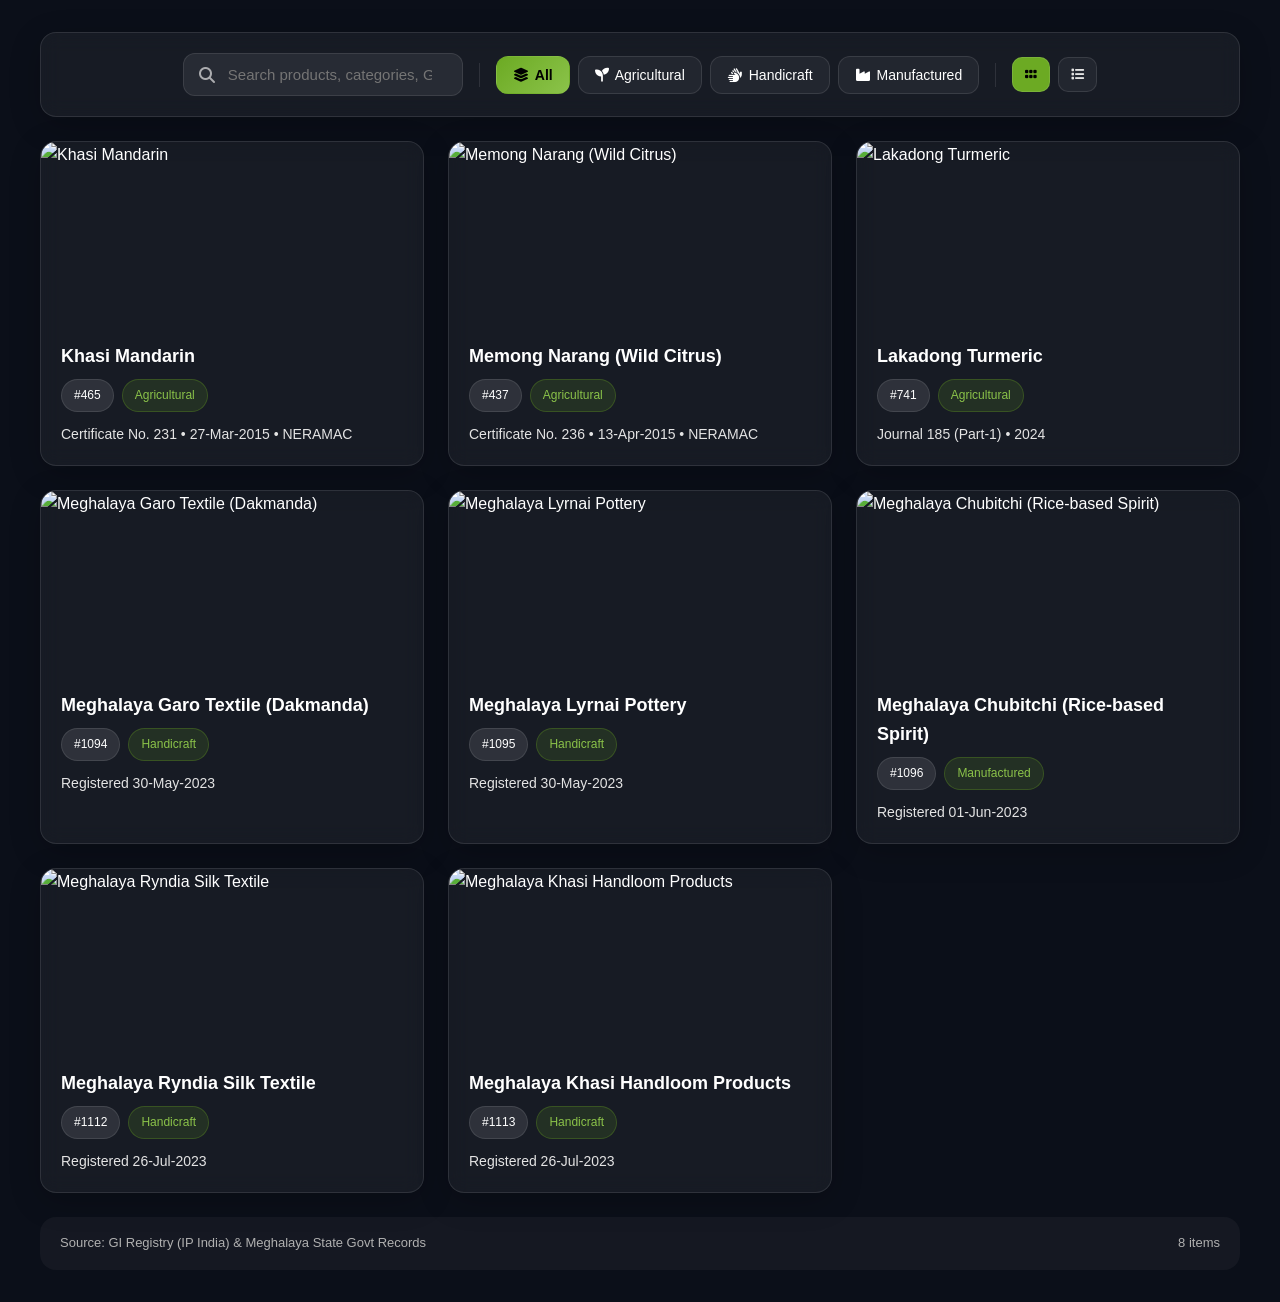
==== index.html @ dc24ef5e "first commit" ====
<!DOCTYPE html>
<html lang="en">
<head>
<meta charset="utf-8" />
<meta name="viewport" content="width=device-width, initial-scale=1" />
<title>Meghalaya — GI Codes Directory</title>
<link href="https://fonts.cdnfonts.com/css/satoshi" rel="stylesheet">
<link rel="stylesheet" href="https://cdnjs.cloudflare.com/ajax/libs/font-awesome/6.4.0/css/all.min.css" />

<style>
:root {
  --primary: #0b0f19;
  --secondary: #1a2332;
  --accent: #6caa23;
  --accent-light: #8bc34a;
  --accent-dark: #4a7c1a;
  --text: #ffffff;
  --text-light: #e4e4e4;
  --text-muted: #b0b0b0;
  --card-bg: rgba(255, 255, 255, 0.08);
  --card-border: rgba(255, 255, 255, 0.1);
  --transition: all 0.3s ease;
  --border-radius: 16px;
  --shadow: 0 10px 30px rgba(0, 0, 0, 0.5);
  --glass-bg: rgba(255, 255, 255, 0.05);
  --glass-border: rgba(255, 255, 255, 0.1);
  --glass-shadow: 0 8px 32px rgba(0, 0, 0, 0.2);
}

* {
  margin: 0;
  padding: 0;
  box-sizing: border-box;
  font-family: "Satoshi", sans-serif;
}

body {
  background: var(--primary);
  color: var(--text);
  overflow-x: hidden;
  line-height: 1.6;
  min-height: 100vh;
  padding: 32px;
}

.wrap {
  width: min(1200px, 100%);
  margin: 0 auto;
  animation: slideUp 0.7s ease;
}

.title {
  font-size: clamp(28px, 3vw, 42px);
  font-weight: 800;
  letter-spacing: 0.3px;
  background: linear-gradient(90deg, var(--accent), var(--accent-light));
  -webkit-background-clip: text;
  -webkit-text-fill-color: transparent;
  margin-bottom: 12px;
  position: relative;
  display: inline-block;
}

.title::after {
  content: "";
  position: absolute;
  bottom: -8px;
  left: 50%;
  transform: translateX(-50%);
  width: 80px;
  height: 3px;
  background: var(--accent);
  border-radius: 2px;
}

.sub {
  color: var(--text-light);
  font-size: 16px;
  max-width: 600px;
  margin: 0 auto;
}

/* IMPROVED TOOLBAR DESIGN */
.toolbar {
  display: flex;
  gap: 16px;
  padding: 20px;
  border-radius: var(--border-radius);
  margin-bottom: 24px;
  flex-wrap: wrap;
  align-items: center;
  justify-content: center;
  background: var(--glass-bg);
  backdrop-filter: blur(10px);
  -webkit-backdrop-filter: blur(10px);
  border: 1px solid var(--glass-border);
  box-shadow: var(--glass-shadow);
  position: relative;
}

.toolbar-section {
  display: flex;
  align-items: center;
  gap: 12px;
}

.toolbar-section:not(:last-child)::after {
  content: "";
  width: 1px;
  height: 24px;
  background: var(--glass-border);
  margin-left: 4px;
}

.search-container {
  flex: 1;
  min-width: 280px;
  position: relative;
}

.search-container input {
  width: 100%;
  padding: 12px 16px 12px 44px;
  border-radius: 12px;
  border: 1px solid var(--glass-border);
  background: rgba(255,255,255,0.07);
  color: var(--text);
  outline: none;
  transition: var(--transition);
  font-size: 15px;
}

.search-container input:focus {
  border-color: var(--accent);
  box-shadow: 0 0 18px rgba(108, 170, 35, 0.35);
}

.search-icon {
  position: absolute;
  left: 16px;
  top: 50%;
  transform: translateY(-50%);
  opacity: 0.7;
  font-size: 16px;
  color: var(--text-light);
}

.filter-group {
  display: flex;
  gap: 8px;
  flex-wrap: wrap;
}

.filter-btn {
  padding: 10px 16px;
  border: 1px solid var(--glass-border);
  border-radius: 12px;
  background: rgba(255,255,255,0.05);
  cursor: pointer;
  font-size: 14px;
  color: var(--text);
  transition: var(--transition);
  display: flex;
  align-items: center;
  gap: 6px;
  white-space: nowrap;
}

.filter-btn:hover {
  background: rgba(255,255,255,0.12);
  transform: translateY(-2px);
}

.filter-btn.active {
  background: linear-gradient(135deg, var(--accent), var(--accent-light));
  color: #000;
  font-weight: 600;
  border-color: transparent;
}

.layout-toggle {
  display: flex;
  gap: 8px;
  margin-left: auto;
}

.layout-btn {
  padding: 10px 12px;
  border-radius: 10px;
  background: rgba(255,255,255,0.05);
  border: 1px solid var(--glass-border);
  color: var(--text-light);
  cursor: pointer;
  transition: var(--transition);
  display: flex;
  align-items: center;
  justify-content: center;
}

.layout-btn:hover {
  background: rgba(255,255,255,0.12);
}

.layout-btn.active {
  background: var(--accent);
  color: #000;
}

/* Card Layout */
.card-layout {
  display: grid;
  grid-template-columns: repeat(auto-fill, minmax(300px, 1fr));
  gap: 24px;
}

.gi-card {
  background: var(--glass-bg);
  backdrop-filter: blur(10px);
  -webkit-backdrop-filter: blur(10px);
  border: 1px solid var(--glass-border);
  border-radius: var(--border-radius);
  overflow: hidden;
  transition: var(--transition);
  box-shadow: var(--glass-shadow);
  animation: fadeIn 0.5s ease;
}

.gi-card:hover {
  transform: translateY(-8px);
  box-shadow: 0 15px 35px rgba(0, 0, 0, 0.3);
}

.card-img {
  height: 180px;
  overflow: hidden;
  position: relative;
}

.card-img img {
  width: 100%;
  height: 100%;
  object-fit: cover;
  transition: var(--transition);
}

.gi-card:hover .card-img img {
  transform: scale(1.05);
}

.card-content {
  padding: 20px;
}

.card-title {
  font-size: 18px;
  font-weight: 700;
  margin-bottom: 8px;
  color: var(--text);
}

.card-details {
  display: flex;
  flex-wrap: wrap;
  gap: 8px;
  margin-bottom: 12px;
}

.tag {
  display: inline-block;
  padding: 6px 12px;
  border-radius: 999px;
  border: 1px solid var(--glass-border);
  font-size: 12px;
  background: rgba(255,255,255,0.04);
  transition: var(--transition);
}

.category-tag {
  background: rgba(108, 170, 35, 0.15);
  border-color: rgba(108, 170, 35, 0.3);
  color: var(--accent-light);
}

.gi-tag {
  background: rgba(255, 255, 255, 0.1);
}

.card-info {
  color: var(--text-light);
  font-size: 14px;
  line-height: 1.5;
}

/* Table Layout */
.table-layout {
  display: none;
}

.table-container {
  background: var(--glass-bg);
  backdrop-filter: blur(10px);
  -webkit-backdrop-filter: blur(10px);
  border: 1px solid var(--glass-border);
  border-radius: var(--border-radius);
  overflow: hidden;
  box-shadow: var(--glass-shadow);
  animation: fadeIn 0.5s ease;
}

table {
  width: 100%;
  border-collapse: separate;
  border-spacing: 0;
}

thead th {
  text-align: left;
  font-size: 12px;
  letter-spacing: .08em;
  text-transform: uppercase;
  color: var(--text-muted);
  padding: 16px;
  border-bottom: 1px solid var(--glass-border);
  background: rgba(255,255,255,0.04);
  font-weight: 600;
}

tbody td {
  padding: 16px;
  border-bottom: 1px solid var(--glass-border);
  vertical-align: top;
  transition: var(--transition);
}

tbody tr {
  transition: var(--transition);
}

tbody tr:hover {
  background: rgba(255,255,255,0.06);
}

.product-name {
  font-weight: 700;
  font-size: 16px;
  margin-bottom: 4px;
}

.product-details {
  display: flex;
  gap: 8px;
  flex-wrap: wrap;
  margin-top: 8px;
}

.foot {
  display: flex;
  justify-content: space-between;
  flex-wrap: wrap;
  gap: 12px;
  padding: 16px 20px;
  color: var(--text-muted);
  font-size: 13px;
  background: rgba(255,255,255,0.04);
  margin-top: 24px;
  border-radius: var(--border-radius);
}

/* Responsive Design */
@media (max-width: 1024px) {
  .toolbar {
    gap: 12px;
  }
  
  .toolbar-section:not(:last-child)::after {
    display: none;
  }
  
  .search-container {
    min-width: 240px;
  }
}

@media (max-width: 768px) {
  .toolbar {
    flex-direction: column;
    align-items: stretch;
    gap: 16px;
  }
  
  .toolbar-section {
    width: 100%;
    justify-content: space-between;
  }
  
  .toolbar-section:not(:last-child)::after {
    display: none;
  }
  
  .search-container {
    min-width: 100%;
  }
  
  .filter-group {
    justify-content: center;
    width: 100%;
  }
  
  .filter-btn {
    flex: 1;
    min-width: 120px;
    justify-content: center;
  }
  
  .layout-toggle {
    margin-left: 0;
    width: 100%;
    justify-content: center;
  }
  
  .card-layout {
    grid-template-columns: 1fr;
  }
}

@media (max-width: 480px) {
  body {
    padding: 16px;
  }
  
  .toolbar {
    padding: 16px;
  }
  
  .filter-btn {
    padding: 8px 12px;
    font-size: 13px;
  }
  
  .filter-btn i {
    display: none;
  }
}

@keyframes fadeIn {
  from { opacity: 0; transform: translateY(10px); }
  to { opacity: 1; transform: translateY(0); }
}
@keyframes slideUp {
  from { opacity: 0; transform: translateY(20px); }
  to { opacity: 1; transform: translateY(0); }
}

.fade {
  opacity: 0;
  transform: translateY(20px);
  transition: all 0.8s ease;
}

.fade.show {
  opacity: 1;
  transform: translateY(0);
}
</style>
</head>

<body>
  <main class="wrap">

    <div class="toolbar">
      <div class="toolbar-section">
        <div class="search-container">
          <i class="fas fa-search search-icon"></i>
          <input id="q" type="search" placeholder="Search products, categories, GI numbers…" autocomplete="off">
        </div>
      </div>
      
      <div class="toolbar-section">
        <div class="filter-group">
          <button class="filter-btn active" data-filter="All">
            <i class="fas fa-layer-group"></i> All
          </button>
          <button class="filter-btn" data-filter="Agricultural">
            <i class="fas fa-seedling"></i> Agricultural
          </button>
          <button class="filter-btn" data-filter="Handicraft">
            <i class="fas fa-hands"></i> Handicraft
          </button>
          <button class="filter-btn" data-filter="Manufactured">
            <i class="fas fa-industry"></i> Manufactured
          </button>
        </div>
      </div>
      
      <div class="toolbar-section">
        <div class="layout-toggle">
          <button class="layout-btn active" data-layout="card">
            <i class="fas fa-grip"></i>
          </button>
          <button class="layout-btn" data-layout="table">
            <i class="fas fa-list"></i>
          </button>
        </div>
      </div>
    </div>

    <div class="card-layout" id="cardLayout"></div>
    <div class="table-layout" id="tableLayout">
      <div class="table-container">
        <table id="giTable" role="table" aria-label="Meghalaya GI table">
          <thead>
            <tr>
              <th>Product</th>
              <th class="hide-sm">GI Application No.</th>
              <th>Category</th>
              <th class="hide-sm">Registration / Certificate</th>
            </tr>
          </thead>
          <tbody></tbody>
        </table>
      </div>
    </div>

    <div class="foot">
      <span>Source: GI Registry (IP India) & Meghalaya State Govt Records</span>
      <span id="count"></span>
    </div>
  </main>

  <script>
  const DATA = [
    { 
      product:"Khasi Mandarin", 
      gi:"465", 
      category:"Agricultural", 
      info:"Certificate No. 231 • 27-Mar-2015 • NERAMAC",
      image: "https://images.unsplash.com/photo-1547514701-42782101795e?ixlib=rb-4.0.3&ixid=M3wxMjA3fDB8MHxwaG90by1wYWdlfHx8fGVufDB8fHx8fA%3D%3D&auto=format&fit=crop&w=500&q=80"
    },
    { 
      product:"Memong Narang (Wild Citrus)", 
      gi:"437", 
      category:"Agricultural", 
      info:"Certificate No. 236 • 13-Apr-2015 • NERAMAC",
      image: "https://digitalgi.in/wp-content/uploads/2024/07/Memong-Narang.png"
    },
    { 
      product:"Lakadong Turmeric", 
      gi:"741", 
      category:"Agricultural", 
      info:"Journal 185 (Part-1) • 2024",
      image: "https://images.unsplash.com/photo-1596040033229-a9821ebd058d?ixlib=rb-4.0.3&ixid=M3wxMjA3fDB8MHxwaG90by1wYWdlfHx8fGVufDB8fHx8fA%3D%3D&auto=format&fit=crop&w=500&q=80"
    },
    { 
      product:"Meghalaya Garo Textile (Dakmanda)", 
      gi:"1094", 
      category:"Handicraft", 
      info:"Registered 30-May-2023",
      image: "https://www.indiainch.org/wp-content/uploads/2001/06/4-12.png"
    },
    { 
      product:"Meghalaya Lyrnai Pottery", 
      gi:"1095", 
      category:"Handicraft", 
      info:"Registered 30-May-2023",
      image: "https://images.unsplash.com/photo-1574323347407-f5e1ad6d020b?ixlib=rb-4.0.3&ixid=M3wxMjA3fDB8MHxwaG90by1wYWdlfHx8fGVufDB8fHx8fA%3D%3D&auto=format&fit=crop&w=500&q=80"
    },
    { 
      product:"Meghalaya Chubitchi (Rice-based Spirit)", 
      gi:"1096", 
      category:"Manufactured", 
      info:"Registered 01-Jun-2023",
      image: "https://images.unsplash.com/photo-1547595628-c61a29f496f0?ixlib=rb-4.0.3&ixid=M3wxMjA3fDB8MHxwaG90by1wYWdlfHx8fGVufDB8fHx8fA%3D%3D&auto=format&fit=crop&w=500&q=80"
    },
    { 
      product:"Meghalaya Ryndia Silk Textile", 
      gi:"1112", 
      category:"Handicraft", 
      info:"Registered 26-Jul-2023",
      image: "https://www.selvedge.org/cdn/shop/articles/ryndia_lead.jpg?v=1618503243"
    },
    { 
      product:"Meghalaya Khasi Handloom Products", 
      gi:"1113", 
      category:"Handicraft", 
      info:"Registered 26-Jul-2023",
      image: "https://images.unsplash.com/photo-1513519245088-0e12902e5a38?ixlib=rb-4.0.3&ixid=M3wxMjA3fDB8MHxwaG90by1wYWdlfHx8fGVufDB8fHx8fA%3D%3D&auto=format&fit=crop&w=500&q=80"
    }
  ];

  const $cardLayout = document.getElementById("cardLayout");
  const $tableLayout = document.getElementById("tableLayout");
  const $tbody = document.querySelector("#giTable tbody");
  const $q = document.getElementById("q");
  const $count = document.getElementById("count");
  const $filterBtns = [...document.querySelectorAll(".filter-btn")];
  const $layoutBtns = [...document.querySelectorAll(".layout-btn")];

  function renderCards(rows) {
    $cardLayout.innerHTML = "";
    rows.forEach(r => {
      const card = document.createElement("div");
      card.classList.add("gi-card", "fade");
      card.innerHTML = `
        <div class="card-img">
          <img src="${r.image}" alt="${r.product}">
        </div>
        <div class="card-content">
          <div class="card-title">${r.product}</div>
          <div class="card-details">
            <span class="tag gi-tag">#${r.gi}</span>
            <span class="tag category-tag">${r.category}</span>
          </div>
          <div class="card-info">${r.info}</div>
        </div>
      `;
      $cardLayout.appendChild(card);
    });
    
    // Trigger fade-in animation
    setTimeout(() => {
      document.querySelectorAll('.fade').forEach(el => {
        el.classList.add('show');
      });
    }, 50);
  }

  function renderTable(rows) {
    $tbody.innerHTML = "";
    rows.forEach(r => {
      const tr = document.createElement("tr");
      tr.classList.add("fade");
      tr.innerHTML = `
        <td>
          <div class="product-name">${r.product}</div>
          <div class="product-details">
            <span class="tag gi-tag">#${r.gi}</span>
            <span class="tag hide-sm">${r.info.split(' • ')[0]}</span>
          </div>
        </td>
        <td class="hide-sm">#${r.gi}</td>
        <td><span class="tag category-tag">${r.category}</span></td>
        <td class="hide-sm">${r.info}</td>`;
      $tbody.appendChild(tr);
    });
    
    // Trigger fade-in animation
    setTimeout(() => {
      document.querySelectorAll('.fade').forEach(el => {
        el.classList.add('show');
      });
    }, 50);
  }

  function filter() {
    const term = $q.value.trim().toLowerCase();
    const active = document.querySelector(".filter-btn.active").dataset.filter;
    let rows = DATA.filter(d => {
      const hay = (d.product + " " + d.gi + " " + d.category + " " + d.info).toLowerCase();
      const matchTerm = term ? hay.includes(term) : true;
      const matchCat = active === "All" ? true : d.category === active;
      return matchTerm && matchCat;
    });
    
    if ($cardLayout.style.display !== "none") {
      renderCards(rows);
    } else {
      renderTable(rows);
    }
    
    $count.textContent = `${rows.length} item${rows.length !== 1 ? "s" : ""}`;
  }

  function switchLayout(layout) {
    if (layout === "card") {
      $cardLayout.style.display = "grid";
      $tableLayout.style.display = "none";
      filter();
    } else {
      $cardLayout.style.display = "none";
      $tableLayout.style.display = "block";
      filter();
    }
  }

  // Event listeners
  $q.addEventListener("input", filter);
  $filterBtns.forEach(btn => {
    btn.addEventListener("click", () => {
      $filterBtns.forEach(b => b.classList.remove("active"));
      btn.classList.add("active");
      filter();
    });
  });

  $layoutBtns.forEach(btn => {
    btn.addEventListener("click", () => {
      $layoutBtns.forEach(b => b.classList.remove("active"));
      btn.classList.add("active");
      switchLayout(btn.dataset.layout);
    });
  });

  // Initialize
  renderCards(DATA);
  filter();
  
  // Fade-in on scroll
  const fadeElements = document.querySelectorAll(".fade");

  const fadeInOnScroll = () => {
    fadeElements.forEach((el) => {
      const rect = el.getBoundingClientRect();
      if (rect.top < window.innerHeight - 100) {
        el.classList.add("show");
      }
    });
  };

  window.addEventListener("scroll", fadeInOnScroll);
  fadeInOnScroll();
  </script>
</body>
</html>
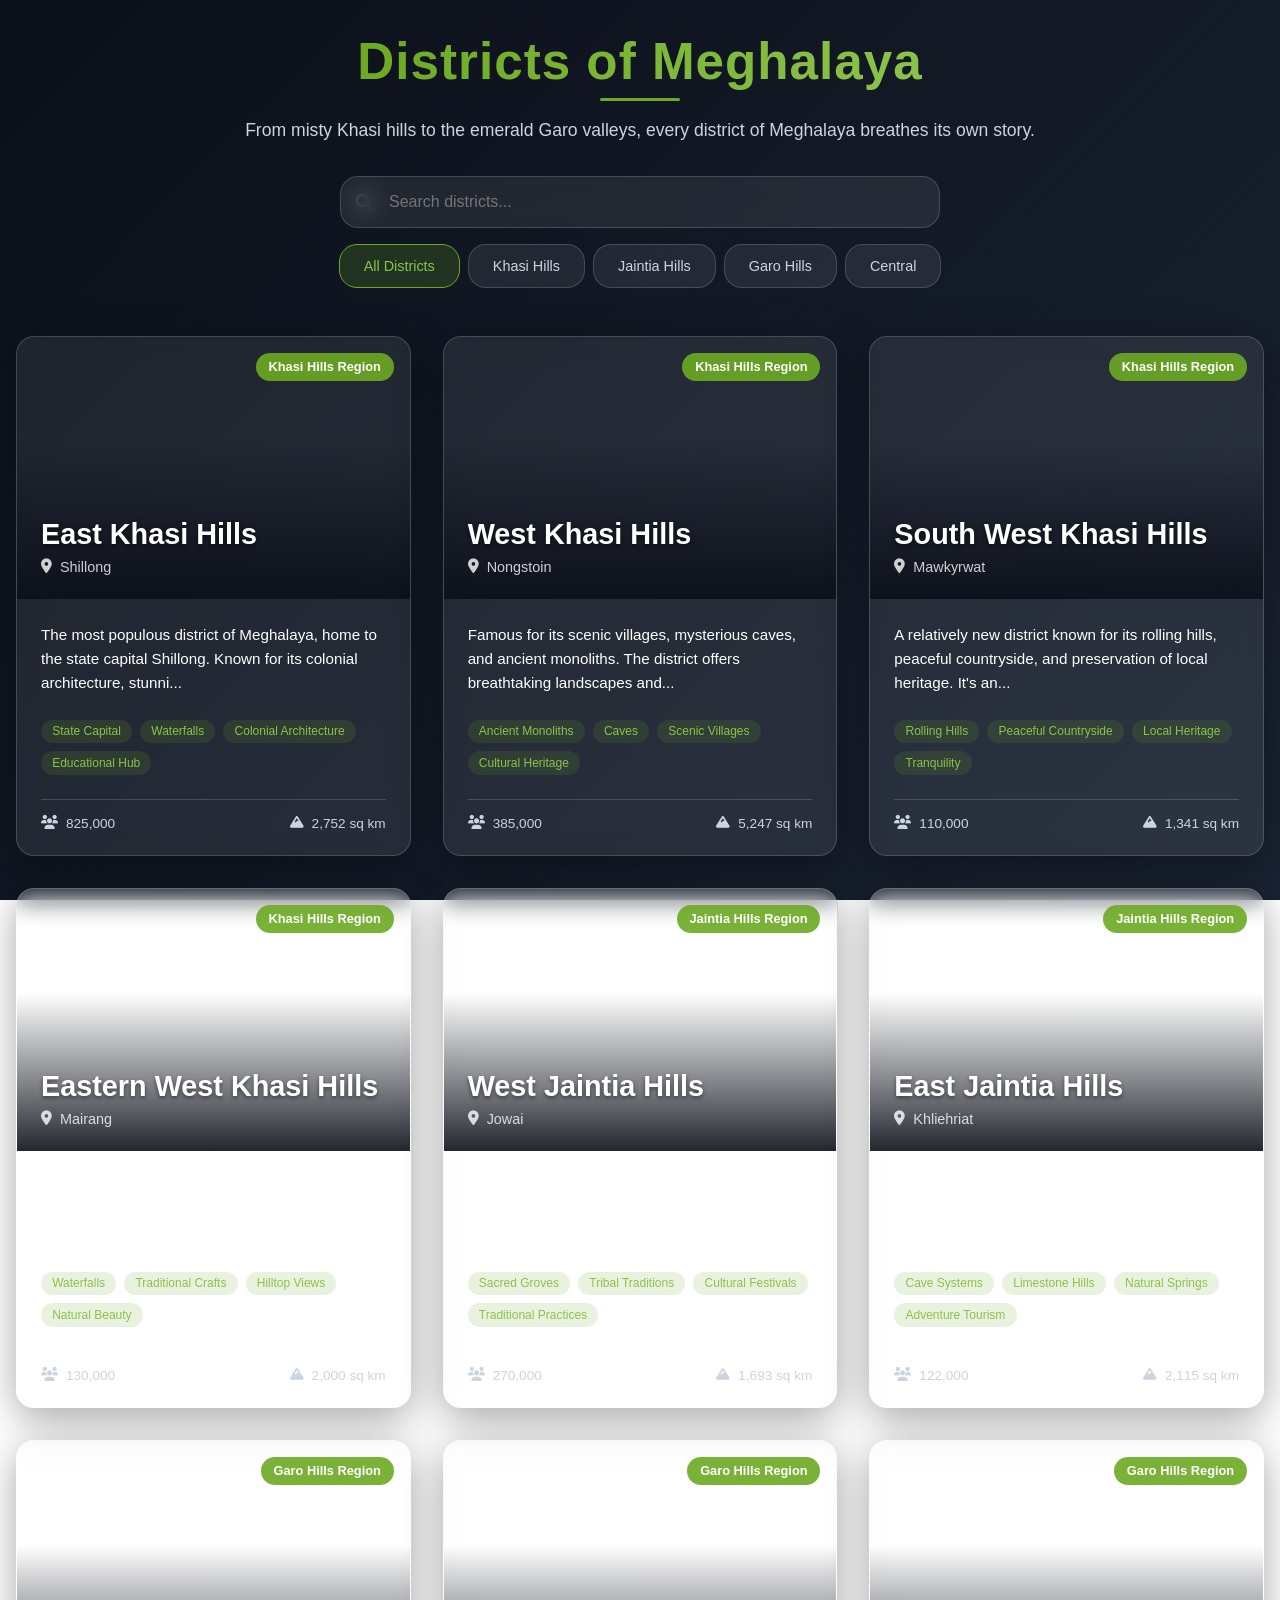
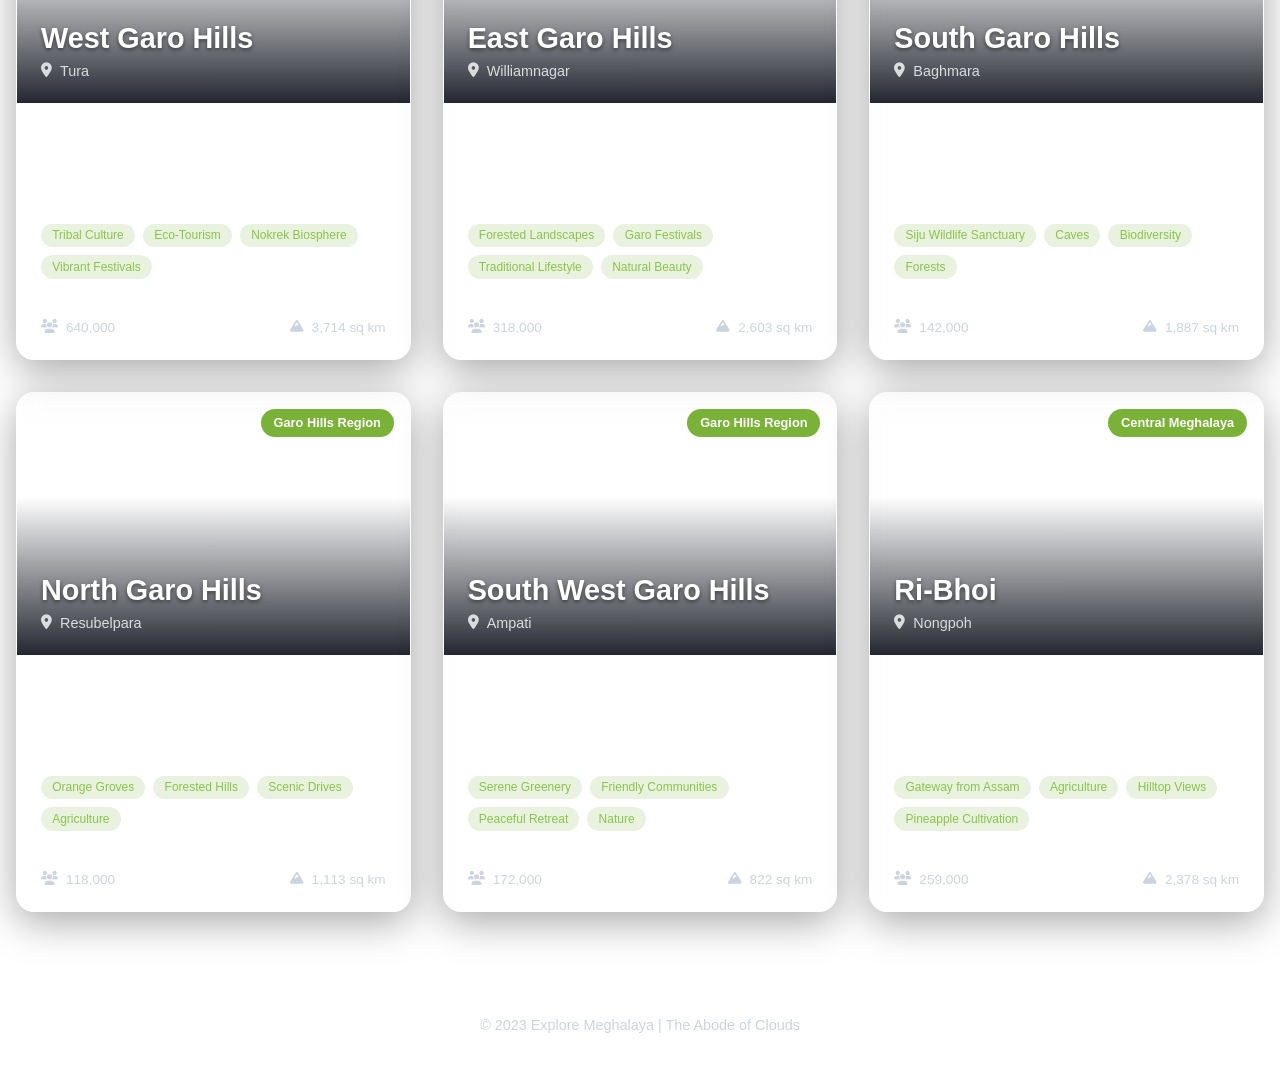
==== commit 3b6839d8: "first commit" ====
--- a/index.html
+++ b/index.html
@@ -1,723 +1,870 @@
 <!DOCTYPE html>
 <html lang="en">
 <head>
-<meta charset="utf-8" />
-<meta name="viewport" content="width=device-width, initial-scale=1" />
-<title>Meghalaya — GI Codes Directory</title>
-<link href="https://fonts.cdnfonts.com/css/satoshi" rel="stylesheet">
-<link rel="stylesheet" href="https://cdnjs.cloudflare.com/ajax/libs/font-awesome/6.4.0/css/all.min.css" />
-
-<style>
-:root {
-  --primary: #0b0f19;
-  --secondary: #1a2332;
-  --accent: #6caa23;
-  --accent-light: #8bc34a;
-  --accent-dark: #4a7c1a;
-  --text: #ffffff;
-  --text-light: #e4e4e4;
-  --text-muted: #b0b0b0;
-  --card-bg: rgba(255, 255, 255, 0.08);
-  --card-border: rgba(255, 255, 255, 0.1);
-  --transition: all 0.3s ease;
-  --border-radius: 16px;
-  --shadow: 0 10px 30px rgba(0, 0, 0, 0.5);
-  --glass-bg: rgba(255, 255, 255, 0.05);
-  --glass-border: rgba(255, 255, 255, 0.1);
-  --glass-shadow: 0 8px 32px rgba(0, 0, 0, 0.2);
-}
-
-* {
-  margin: 0;
-  padding: 0;
-  box-sizing: border-box;
-  font-family: "Satoshi", sans-serif;
-}
-
-body {
-  background: var(--primary);
-  color: var(--text);
-  overflow-x: hidden;
-  line-height: 1.6;
-  min-height: 100vh;
-  padding: 32px;
-}
-
-.wrap {
-  width: min(1200px, 100%);
-  margin: 0 auto;
-  animation: slideUp 0.7s ease;
-}
-
-.title {
-  font-size: clamp(28px, 3vw, 42px);
-  font-weight: 800;
-  letter-spacing: 0.3px;
-  background: linear-gradient(90deg, var(--accent), var(--accent-light));
-  -webkit-background-clip: text;
-  -webkit-text-fill-color: transparent;
-  margin-bottom: 12px;
-  position: relative;
-  display: inline-block;
-}
-
-.title::after {
-  content: "";
-  position: absolute;
-  bottom: -8px;
-  left: 50%;
-  transform: translateX(-50%);
-  width: 80px;
-  height: 3px;
-  background: var(--accent);
-  border-radius: 2px;
-}
-
-.sub {
-  color: var(--text-light);
-  font-size: 16px;
-  max-width: 600px;
-  margin: 0 auto;
-}
-
-/* IMPROVED TOOLBAR DESIGN */
-.toolbar {
-  display: flex;
-  gap: 16px;
-  padding: 20px;
-  border-radius: var(--border-radius);
-  margin-bottom: 24px;
-  flex-wrap: wrap;
-  align-items: center;
-  justify-content: center;
-  background: var(--glass-bg);
-  backdrop-filter: blur(10px);
-  -webkit-backdrop-filter: blur(10px);
-  border: 1px solid var(--glass-border);
-  box-shadow: var(--glass-shadow);
-  position: relative;
-}
-
-.toolbar-section {
-  display: flex;
-  align-items: center;
-  gap: 12px;
-}
-
-.toolbar-section:not(:last-child)::after {
-  content: "";
-  width: 1px;
-  height: 24px;
-  background: var(--glass-border);
-  margin-left: 4px;
-}
-
-.search-container {
-  flex: 1;
-  min-width: 280px;
-  position: relative;
-}
-
-.search-container input {
-  width: 100%;
-  padding: 12px 16px 12px 44px;
-  border-radius: 12px;
-  border: 1px solid var(--glass-border);
-  background: rgba(255,255,255,0.07);
-  color: var(--text);
-  outline: none;
-  transition: var(--transition);
-  font-size: 15px;
-}
-
-.search-container input:focus {
-  border-color: var(--accent);
-  box-shadow: 0 0 18px rgba(108, 170, 35, 0.35);
-}
-
-.search-icon {
-  position: absolute;
-  left: 16px;
-  top: 50%;
-  transform: translateY(-50%);
-  opacity: 0.7;
-  font-size: 16px;
-  color: var(--text-light);
-}
-
-.filter-group {
-  display: flex;
-  gap: 8px;
-  flex-wrap: wrap;
-}
-
-.filter-btn {
-  padding: 10px 16px;
-  border: 1px solid var(--glass-border);
-  border-radius: 12px;
-  background: rgba(255,255,255,0.05);
-  cursor: pointer;
-  font-size: 14px;
-  color: var(--text);
-  transition: var(--transition);
-  display: flex;
-  align-items: center;
-  gap: 6px;
-  white-space: nowrap;
-}
-
-.filter-btn:hover {
-  background: rgba(255,255,255,0.12);
-  transform: translateY(-2px);
-}
-
-.filter-btn.active {
-  background: linear-gradient(135deg, var(--accent), var(--accent-light));
-  color: #000;
-  font-weight: 600;
-  border-color: transparent;
-}
-
-.layout-toggle {
-  display: flex;
-  gap: 8px;
-  margin-left: auto;
-}
-
-.layout-btn {
-  padding: 10px 12px;
-  border-radius: 10px;
-  background: rgba(255,255,255,0.05);
-  border: 1px solid var(--glass-border);
-  color: var(--text-light);
-  cursor: pointer;
-  transition: var(--transition);
-  display: flex;
-  align-items: center;
-  justify-content: center;
-}
-
-.layout-btn:hover {
-  background: rgba(255,255,255,0.12);
-}
-
-.layout-btn.active {
-  background: var(--accent);
-  color: #000;
-}
-
-/* Card Layout */
-.card-layout {
-  display: grid;
-  grid-template-columns: repeat(auto-fill, minmax(300px, 1fr));
-  gap: 24px;
-}
-
-.gi-card {
-  background: var(--glass-bg);
-  backdrop-filter: blur(10px);
-  -webkit-backdrop-filter: blur(10px);
-  border: 1px solid var(--glass-border);
-  border-radius: var(--border-radius);
-  overflow: hidden;
-  transition: var(--transition);
-  box-shadow: var(--glass-shadow);
-  animation: fadeIn 0.5s ease;
-}
-
-.gi-card:hover {
-  transform: translateY(-8px);
-  box-shadow: 0 15px 35px rgba(0, 0, 0, 0.3);
-}
-
-.card-img {
-  height: 180px;
-  overflow: hidden;
-  position: relative;
-}
-
-.card-img img {
-  width: 100%;
-  height: 100%;
-  object-fit: cover;
-  transition: var(--transition);
-}
-
-.gi-card:hover .card-img img {
-  transform: scale(1.05);
-}
-
-.card-content {
-  padding: 20px;
-}
-
-.card-title {
-  font-size: 18px;
-  font-weight: 700;
-  margin-bottom: 8px;
-  color: var(--text);
-}
-
-.card-details {
-  display: flex;
-  flex-wrap: wrap;
-  gap: 8px;
-  margin-bottom: 12px;
-}
-
-.tag {
-  display: inline-block;
-  padding: 6px 12px;
-  border-radius: 999px;
-  border: 1px solid var(--glass-border);
-  font-size: 12px;
-  background: rgba(255,255,255,0.04);
-  transition: var(--transition);
-}
-
-.category-tag {
-  background: rgba(108, 170, 35, 0.15);
-  border-color: rgba(108, 170, 35, 0.3);
-  color: var(--accent-light);
-}
-
-.gi-tag {
-  background: rgba(255, 255, 255, 0.1);
-}
-
-.card-info {
-  color: var(--text-light);
-  font-size: 14px;
-  line-height: 1.5;
-}
-
-/* Table Layout */
-.table-layout {
-  display: none;
-}
-
-.table-container {
-  background: var(--glass-bg);
-  backdrop-filter: blur(10px);
-  -webkit-backdrop-filter: blur(10px);
-  border: 1px solid var(--glass-border);
-  border-radius: var(--border-radius);
-  overflow: hidden;
-  box-shadow: var(--glass-shadow);
-  animation: fadeIn 0.5s ease;
-}
-
-table {
-  width: 100%;
-  border-collapse: separate;
-  border-spacing: 0;
-}
-
-thead th {
-  text-align: left;
-  font-size: 12px;
-  letter-spacing: .08em;
-  text-transform: uppercase;
-  color: var(--text-muted);
-  padding: 16px;
-  border-bottom: 1px solid var(--glass-border);
-  background: rgba(255,255,255,0.04);
-  font-weight: 600;
-}
-
-tbody td {
-  padding: 16px;
-  border-bottom: 1px solid var(--glass-border);
-  vertical-align: top;
-  transition: var(--transition);
-}
-
-tbody tr {
-  transition: var(--transition);
-}
-
-tbody tr:hover {
-  background: rgba(255,255,255,0.06);
-}
-
-.product-name {
-  font-weight: 700;
-  font-size: 16px;
-  margin-bottom: 4px;
-}
-
-.product-details {
-  display: flex;
-  gap: 8px;
-  flex-wrap: wrap;
-  margin-top: 8px;
-}
-
-.foot {
-  display: flex;
-  justify-content: space-between;
-  flex-wrap: wrap;
-  gap: 12px;
-  padding: 16px 20px;
-  color: var(--text-muted);
-  font-size: 13px;
-  background: rgba(255,255,255,0.04);
-  margin-top: 24px;
-  border-radius: var(--border-radius);
-}
-
-/* Responsive Design */
-@media (max-width: 1024px) {
-  .toolbar {
-    gap: 12px;
-  }
-  
-  .toolbar-section:not(:last-child)::after {
-    display: none;
-  }
-  
-  .search-container {
-    min-width: 240px;
-  }
-}
-
-@media (max-width: 768px) {
-  .toolbar {
-    flex-direction: column;
-    align-items: stretch;
-    gap: 16px;
-  }
-  
-  .toolbar-section {
-    width: 100%;
-    justify-content: space-between;
-  }
-  
-  .toolbar-section:not(:last-child)::after {
-    display: none;
-  }
-  
-  .search-container {
-    min-width: 100%;
-  }
-  
-  .filter-group {
-    justify-content: center;
-    width: 100%;
-  }
-  
-  .filter-btn {
-    flex: 1;
-    min-width: 120px;
-    justify-content: center;
-  }
-  
-  .layout-toggle {
-    margin-left: 0;
-    width: 100%;
-    justify-content: center;
-  }
-  
-  .card-layout {
-    grid-template-columns: 1fr;
-  }
-}
-
-@media (max-width: 480px) {
-  body {
-    padding: 16px;
-  }
-  
-  .toolbar {
-    padding: 16px;
-  }
-  
-  .filter-btn {
-    padding: 8px 12px;
-    font-size: 13px;
-  }
-  
-  .filter-btn i {
-    display: none;
-  }
-}
-
-@keyframes fadeIn {
-  from { opacity: 0; transform: translateY(10px); }
-  to { opacity: 1; transform: translateY(0); }
-}
-@keyframes slideUp {
-  from { opacity: 0; transform: translateY(20px); }
-  to { opacity: 1; transform: translateY(0); }
-}
-
-.fade {
-  opacity: 0;
-  transform: translateY(20px);
-  transition: all 0.8s ease;
-}
-
-.fade.show {
-  opacity: 1;
-  transform: translateY(0);
-}
-</style>
+  <meta charset="UTF-8" />
+  <meta name="viewport" content="width=device-width, initial-scale=1.0" />
+  <title>Districts of Meghalaya</title>
+  <link href="https://fonts.cdnfonts.com/css/satoshi" rel="stylesheet">
+  <link rel="stylesheet" href="https://cdnjs.cloudflare.com/ajax/libs/font-awesome/6.4.0/css/all.min.css">
+  <style>
+    :root {
+      --bg: linear-gradient(135deg, #0b0f19, #1a2332);
+      --glass: rgba(255, 255, 255, 0.08);
+      --glass-light: rgba(255, 255, 255, 0.12);
+      --border: rgba(255, 255, 255, 0.16);
+      --text: #ffffff;
+      --muted: #cbd5e1;
+      --accent: #6caa23;
+      --accent-light: #8bc34a;
+      --shadow: 0 10px 40px rgba(0, 0, 0, 0.35);
+      --radius: 18px;
+      --transition: all 0.3s ease;
+    }
+
+    * {
+      margin: 0;
+      padding: 0;
+      box-sizing: border-box;
+      font-family: "Satoshi", sans-serif;
+    }
+
+    body {
+      background: var(--bg);
+      color: var(--text);
+      min-height: 100vh;
+      display: flex;
+      flex-direction: column;
+      align-items: center;
+      justify-content: flex-start;
+      padding: 2rem 1rem;
+      background-attachment: fixed;
+      background-size: cover;
+      overflow-x: hidden;
+    }
+
+    .container {
+      width: 100%;
+      max-width: 1400px;
+      display: flex;
+      flex-direction: column;
+      align-items: center;
+    }
+
+    header {
+      text-align: center;
+      margin-bottom: 3rem;
+      width: 100%;
+    }
+
+    h1 {
+      font-size: 3.2rem;
+      margin-bottom: 25px;
+      background: linear-gradient(to right, var(--accent), var(--accent-light));
+      -webkit-background-clip: text;
+      -webkit-text-fill-color: transparent;
+      letter-spacing: 1px;
+      position: relative;
+      display: inline-block;
+    }
+
+    h1::after {
+      content: '';
+      position: absolute;
+      bottom: -10px;
+      left: 50%;
+      transform: translateX(-50%);
+      width: 80px;
+      height: 3px;
+      background: var(--accent);
+      border-radius: 2px;
+    }
+
+    p.subtitle {
+      color: var(--muted);
+      margin-bottom: 2rem;
+      text-align: center;
+      max-width: 100%;
+      line-height: 1.6;
+      font-size: 1.1rem;
+    }
+
+    .controls {
+      display: flex;
+      flex-direction: column;
+      align-items: center;
+      gap: 1rem;
+      justify-content: center;
+      width: 100%;
+    }
+
+    .search-box {
+      position: relative;
+      flex: 1;
+      min-width: 600px;
+    }
+
+    .search-box input {
+      width: 100%;
+      padding: 1rem 1rem 1rem 3rem;
+      background: var(--glass);
+      border: 1px solid var(--border);
+      border-radius: var(--radius);
+      color: var(--text);
+      font-size: 1rem;
+      backdrop-filter: blur(12px);
+      transition: var(--transition);
+    }
+
+    .search-box input:focus {
+      outline: none;
+      border-color: var(--accent);
+      box-shadow: 0 0 0 2px rgba(108, 170, 35, 0.2);
+    }
+
+    .search-box i {
+      position: absolute;
+      left: 1rem;
+      top: 50%;
+      transform: translateY(-50%);
+      color: var(--muted);
+    }
+
+    .filter-buttons {
+      display: flex;
+      gap: 0.5rem;
+      flex-wrap: wrap;
+      justify-content: center;
+    }
+
+    .filter-btn {
+      padding: 0.8rem 1.5rem;
+      background: var(--glass);
+      border: 1px solid var(--border);
+      border-radius: var(--radius);
+      color: var(--muted);
+      cursor: pointer;
+      transition: var(--transition);
+      font-size: 0.9rem;
+    }
+
+    .filter-btn:hover, .filter-btn.active {
+      background: rgba(108, 170, 35, 0.2);
+      border-color: var(--accent);
+      color: var(--accent-light);
+    }
+
+    .grid {
+      display: grid;
+      grid-template-columns: repeat(auto-fill, minmax(380px, 1fr));
+      gap: 2rem;
+      width: 100%;
+      margin-bottom: 3rem;
+    }
+
+    /* Redesigned Card Styles with Larger Images */
+    .card {
+      background: var(--glass);
+      border: 1px solid var(--border);
+      border-radius: var(--radius);
+      overflow: hidden;
+      box-shadow: var(--shadow);
+      backdrop-filter: blur(12px);
+      transition: var(--transition);
+      cursor: pointer;
+      position: relative;
+      height: 520px;
+      display: flex;
+      flex-direction: column;
+    }
+
+    .card:hover {
+      transform: translateY(-8px);
+      border-color: var(--accent);
+      box-shadow: 0 15px 30px rgba(108, 170, 35, 0.25);
+      background: var(--glass-light);
+    }
+
+    .card-image {
+      height: 320px; /* Increased image height */
+      width: 100%;
+      background-size: cover;
+      background-position: center;
+      position: relative;
+      transition: var(--transition);
+      overflow: hidden;
+    }
+
+    .card-image::after {
+      content: '';
+      position: absolute;
+      bottom: 0;
+      left: 0;
+      width: 100%;
+      height: 60%;
+      background: linear-gradient(to top, rgba(11, 15, 25, 0.9), transparent);
+    }
+
+    .card:hover .card-image {
+      transform: scale(1.05);
+    }
+
+    .card-badge {
+      position: absolute;
+      top: 1rem;
+      right: 1rem;
+      background: rgba(108, 170, 35, 0.9);
+      color: white;
+      padding: 0.4rem 0.8rem;
+      border-radius: 20px;
+      font-size: 0.8rem;
+      font-weight: 600;
+      z-index: 2;
+      backdrop-filter: blur(5px);
+    }
+
+    .card-content {
+      padding: 1.5rem;
+      display: flex;
+      flex-direction: column;
+      flex-grow: 1;
+    }
+
+    .card h2 {
+      font-size: 1.5rem;
+      margin-bottom: 0.5rem;
+      color: var(--accent);
+      display: flex;
+      align-items: center;
+      gap: 0.5rem;
+    }
+
+    .card h2 i {
+      font-size: 1.2rem;
+    }
+
+    .card-headquarters {
+      color: var(--muted);
+      font-size: 0.95rem;
+      margin-bottom: 1rem;
+      display: flex;
+      align-items: center;
+      gap: 0.5rem;
+    }
+
+    .card-headquarters i {
+      color: var(--accent);
+    }
+
+    .card p {
+      color: var(--text);
+      font-size: 0.95rem;
+      line-height: 1.6;
+      margin-bottom: 1.5rem;
+      flex-grow: 1;
+    }
+
+    .card-features {
+      display: flex;
+      flex-wrap: wrap;
+      gap: 0.5rem;
+      margin-bottom: 1.5rem;
+    }
+
+    .card-feature {
+      background: rgba(108, 170, 35, 0.15);
+      color: var(--accent-light);
+      padding: 0.3rem 0.7rem;
+      border-radius: 12px;
+      font-size: 0.75rem;
+      font-weight: 500;
+    }
+
+    .card-footer {
+      display: flex;
+      justify-content: space-between;
+      margin-top: auto;
+      font-size: 0.85rem;
+      color: var(--muted);
+      padding-top: 1rem;
+      border-top: 1px solid var(--border);
+    }
+
+    .population, .area {
+      display: flex;
+      align-items: center;
+      gap: 0.5rem;
+    }
+
+    .modal {
+      display: none;
+      position: fixed;
+      top: 0;
+      left: 0;
+      width: 100%;
+      height: 100%;
+      background: rgba(11, 15, 25, 0.9);
+      z-index: 1000;
+      backdrop-filter: blur(5px);
+      align-items: center;
+      justify-content: center;
+      padding: 1rem;
+    }
+
+    .modal-content {
+      background: var(--glass);
+      border: 1px solid var(--border);
+      border-radius: var(--radius);
+      padding: 2.5rem;
+      max-width: 600px;
+      width: 100%;
+      box-shadow: var(--shadow);
+      backdrop-filter: blur(12px);
+      position: relative;
+      animation: modalFadeIn 0.3s ease;
+    }
+
+    @keyframes modalFadeIn {
+      from { opacity: 0; transform: translateY(-20px); }
+      to { opacity: 1; transform: translateY(0); }
+    }
+
+    .close-modal {
+      position: absolute;
+      top: 1.5rem;
+      right: 1.5rem;
+      font-size: 1.5rem;
+      color: var(--muted);
+      cursor: pointer;
+      transition: var(--transition);
+    }
+
+    .close-modal:hover {
+      color: var(--accent);
+    }
+
+    .modal h2 {
+      font-size: 1.8rem;
+      margin-bottom: 1rem;
+      color: var(--accent);
+    }
+
+    .modal p {
+      color: var(--text);
+      line-height: 1.6;
+      margin-bottom: 1.5rem;
+    }
+
+    .modal-features {
+      display: flex;
+      flex-wrap: wrap;
+      gap: 1rem;
+      margin-bottom: 1.5rem;
+    }
+
+    .feature {
+      display: flex;
+      align-items: center;
+      gap: 0.5rem;
+      background: rgba(108, 170, 35, 0.1);
+      padding: 0.5rem 1rem;
+      border-radius: 20px;
+      font-size: 0.9rem;
+    }
+
+    .feature i {
+      color: var(--accent);
+    }
+
+    .modal-links {
+      display: flex;
+      gap: 1rem;
+      margin-top: 1.5rem;
+    }
+
+    .modal-link {
+      display: flex;
+      align-items: center;
+      gap: 0.5rem;
+      padding: 0.8rem 1.5rem;
+      background: rgba(108, 170, 35, 0.2);
+      border: 1px solid var(--accent);
+      border-radius: 30px;
+      color: var(--accent-light);
+      text-decoration: none;
+      font-weight: 500;
+      transition: var(--transition);
+      flex: 1;
+      justify-content: center;
+    }
+
+    .modal-link:hover {
+      background: var(--accent);
+      color: white;
+      transform: translateY(-3px);
+    }
+
+    footer {
+      margin-top: 2rem;
+      text-align: center;
+      color: var(--muted);
+      font-size: 0.9rem;
+      padding: 1.5rem;
+      width: 100%;
+      border-top: 1px solid var(--border);
+    }
+
+    .no-results {
+      grid-column: 1 / -1;
+      text-align: center;
+      padding: 3rem;
+      color: var(--muted);
+      font-size: 1.1rem;
+    }
+
+    .no-results i {
+      font-size: 3rem;
+      margin-bottom: 1rem;
+      color: var(--accent);
+    }
+
+    /* New card enhancements */
+    .card-image-overlay {
+      position: absolute;
+      bottom: 0;
+      left: 0;
+      width: 100%;
+      padding: 1.5rem;
+      z-index: 2;
+    }
+
+    .card-title-container {
+      display: flex;
+      justify-content: space-between;
+      align-items: flex-end;
+    }
+
+    .card-title {
+      font-size: 1.8rem;
+      font-weight: 700;
+      color: white;
+      margin-bottom: 0.5rem;
+      text-shadow: 0 2px 4px rgba(0, 0, 0, 0.5);
+    }
+
+    .card-headquarters-overlay {
+      color: rgba(255, 255, 255, 0.8);
+      font-size: 0.9rem;
+      display: flex;
+      align-items: center;
+      gap: 0.5rem;
+    }
+
+    .card-content-compact {
+      padding: 1.5rem;
+      display: flex;
+      flex-direction: column;
+      flex-grow: 1;
+      justify-content: space-between;
+    }
+
+    .card-description {
+      color: var(--text);
+      font-size: 0.95rem;
+      line-height: 1.6;
+      margin-bottom: 1.5rem;
+      flex-grow: 1;
+    }
+
+    .card-stats {
+      display: flex;
+      justify-content: space-between;
+      margin-top: auto;
+      font-size: 0.85rem;
+      color: var(--muted);
+      padding-top: 1rem;
+      border-top: 1px solid var(--border);
+    }
+
+    .card-stat {
+      display: flex;
+      align-items: center;
+      gap: 0.5rem;
+    }
+
+    @media (max-width: 768px) {
+      h1 { font-size: 2.5rem; }
+      p.subtitle { font-size: 1rem; }
+      .card h2 { font-size: 1.3rem; }
+      .grid { grid-template-columns: 1fr; }
+      .controls { flex-direction: column; }
+      .search-box { min-width: 100%; }
+      .modal-links { flex-direction: column; }
+      .card-image { height: 280px; }
+      .card-links { height: 280px; }
+    }
+
+    @media (max-width: 480px) {
+      h1 { font-size: 2rem; }
+      .modal-content { padding: 1.5rem; }
+      .card { height: auto; }
+      .card-image { height: 240px; }
+      .card-links { height: 240px; }
+    }
+  </style>
 </head>
-
 <body>
-  <main class="wrap">
-
-    <div class="toolbar">
-      <div class="toolbar-section">
-        <div class="search-container">
-          <i class="fas fa-search search-icon"></i>
-          <input id="q" type="search" placeholder="Search products, categories, GI numbers…" autocomplete="off">
+
+  <div class="container">
+    <header>
+      <h1>Districts of Meghalaya</h1>
+      <p class="subtitle">From misty Khasi hills to the emerald Garo valleys,
+every district of Meghalaya breathes its own story.</p>
+      
+      <div class="controls">
+        <div class="search-box">
+          <i class="fas fa-search"></i>
+          <input type="text" id="searchInput" placeholder="Search districts...">
+        </div>
+        
+        <div class="filter-buttons">
+          <button class="filter-btn active" data-filter="all">All Districts</button>
+          <button class="filter-btn" data-filter="khasi">Khasi Hills</button>
+          <button class="filter-btn" data-filter="jaintia">Jaintia Hills</button>
+          <button class="filter-btn" data-filter="garo">Garo Hills</button>
+          <button class="filter-btn" data-filter="central">Central</button>
         </div>
       </div>
-      
-      <div class="toolbar-section">
-        <div class="filter-group">
-          <button class="filter-btn active" data-filter="All">
-            <i class="fas fa-layer-group"></i> All
-          </button>
-          <button class="filter-btn" data-filter="Agricultural">
-            <i class="fas fa-seedling"></i> Agricultural
-          </button>
-          <button class="filter-btn" data-filter="Handicraft">
-            <i class="fas fa-hands"></i> Handicraft
-          </button>
-          <button class="filter-btn" data-filter="Manufactured">
-            <i class="fas fa-industry"></i> Manufactured
-          </button>
-        </div>
+    </header>
+
+    <div class="grid" id="districtsGrid">
+      <!-- Districts will be populated by JavaScript -->
+    </div>
+
+    <footer>
+      <p>© 2023 Explore Meghalaya | The Abode of Clouds</p>
+    </footer>
+  </div>
+
+  <div class="modal" id="districtModal">
+    <div class="modal-content">
+      <span class="close-modal" id="closeModal">&times;</span>
+      <h2 id="modalTitle">District Name</h2>
+      <div class="modal-features" id="modalFeatures">
+        <!-- Features will be populated by JavaScript -->
       </div>
-      
-      <div class="toolbar-section">
-        <div class="layout-toggle">
-          <button class="layout-btn active" data-layout="card">
-            <i class="fas fa-grip"></i>
-          </button>
-          <button class="layout-btn" data-layout="table">
-            <i class="fas fa-list"></i>
-          </button>
-        </div>
+      <p id="modalDescription">District description will appear here.</p>
+      <div class="card-footer">
+        <div class="population"><i class="fas fa-users"></i> <span id="modalPopulation">Population</span></div>
+        <div class="area"><i class="fas fa-mountain"></i> <span id="modalArea">Area</span></div>
+      </div>
+      <div class="modal-links">
+        <a href="#" id="modalDestinations" class="modal-link">
+          <i class="fas fa-map-marked-alt"></i> Top Destinations
+        </a>
+        <a href="#" id="modalHospitality" class="modal-link">
+          <i class="fas fa-home"></i> Hospitality & Lifestyle
+        </a>
       </div>
     </div>
-
-    <div class="card-layout" id="cardLayout"></div>
-    <div class="table-layout" id="tableLayout">
-      <div class="table-container">
-        <table id="giTable" role="table" aria-label="Meghalaya GI table">
-          <thead>
-            <tr>
-              <th>Product</th>
-              <th class="hide-sm">GI Application No.</th>
-              <th>Category</th>
-              <th class="hide-sm">Registration / Certificate</th>
-            </tr>
-          </thead>
-          <tbody></tbody>
-        </table>
-      </div>
-    </div>
-
-    <div class="foot">
-      <span>Source: GI Registry (IP India) & Meghalaya State Govt Records</span>
-      <span id="count"></span>
-    </div>
-  </main>
+  </div>
 
   <script>
-  const DATA = [
-    { 
-      product:"Khasi Mandarin", 
-      gi:"465", 
-      category:"Agricultural", 
-      info:"Certificate No. 231 • 27-Mar-2015 • NERAMAC",
-      image: "https://images.unsplash.com/photo-1547514701-42782101795e?ixlib=rb-4.0.3&ixid=M3wxMjA3fDB8MHxwaG90by1wYWdlfHx8fGVufDB8fHx8fA%3D%3D&auto=format&fit=crop&w=500&q=80"
-    },
-    { 
-      product:"Memong Narang (Wild Citrus)", 
-      gi:"437", 
-      category:"Agricultural", 
-      info:"Certificate No. 236 • 13-Apr-2015 • NERAMAC",
-      image: "https://digitalgi.in/wp-content/uploads/2024/07/Memong-Narang.png"
-    },
-    { 
-      product:"Lakadong Turmeric", 
-      gi:"741", 
-      category:"Agricultural", 
-      info:"Journal 185 (Part-1) • 2024",
-      image: "https://images.unsplash.com/photo-1596040033229-a9821ebd058d?ixlib=rb-4.0.3&ixid=M3wxMjA3fDB8MHxwaG90by1wYWdlfHx8fGVufDB8fHx8fA%3D%3D&auto=format&fit=crop&w=500&q=80"
-    },
-    { 
-      product:"Meghalaya Garo Textile (Dakmanda)", 
-      gi:"1094", 
-      category:"Handicraft", 
-      info:"Registered 30-May-2023",
-      image: "https://www.indiainch.org/wp-content/uploads/2001/06/4-12.png"
-    },
-    { 
-      product:"Meghalaya Lyrnai Pottery", 
-      gi:"1095", 
-      category:"Handicraft", 
-      info:"Registered 30-May-2023",
-      image: "https://images.unsplash.com/photo-1574323347407-f5e1ad6d020b?ixlib=rb-4.0.3&ixid=M3wxMjA3fDB8MHxwaG90by1wYWdlfHx8fGVufDB8fHx8fA%3D%3D&auto=format&fit=crop&w=500&q=80"
-    },
-    { 
-      product:"Meghalaya Chubitchi (Rice-based Spirit)", 
-      gi:"1096", 
-      category:"Manufactured", 
-      info:"Registered 01-Jun-2023",
-      image: "https://images.unsplash.com/photo-1547595628-c61a29f496f0?ixlib=rb-4.0.3&ixid=M3wxMjA3fDB8MHxwaG90by1wYWdlfHx8fGVufDB8fHx8fA%3D%3D&auto=format&fit=crop&w=500&q=80"
-    },
-    { 
-      product:"Meghalaya Ryndia Silk Textile", 
-      gi:"1112", 
-      category:"Handicraft", 
-      info:"Registered 26-Jul-2023",
-      image: "https://www.selvedge.org/cdn/shop/articles/ryndia_lead.jpg?v=1618503243"
-    },
-    { 
-      product:"Meghalaya Khasi Handloom Products", 
-      gi:"1113", 
-      category:"Handicraft", 
-      info:"Registered 26-Jul-2023",
-      image: "https://images.unsplash.com/photo-1513519245088-0e12902e5a38?ixlib=rb-4.0.3&ixid=M3wxMjA3fDB8MHxwaG90by1wYWdlfHx8fGVufDB8fHx8fA%3D%3D&auto=format&fit=crop&w=500&q=80"
-    }
-  ];
-
-  const $cardLayout = document.getElementById("cardLayout");
-  const $tableLayout = document.getElementById("tableLayout");
-  const $tbody = document.querySelector("#giTable tbody");
-  const $q = document.getElementById("q");
-  const $count = document.getElementById("count");
-  const $filterBtns = [...document.querySelectorAll(".filter-btn")];
-  const $layoutBtns = [...document.querySelectorAll(".layout-btn")];
-
-  function renderCards(rows) {
-    $cardLayout.innerHTML = "";
-    rows.forEach(r => {
-      const card = document.createElement("div");
-      card.classList.add("gi-card", "fade");
-      card.innerHTML = `
-        <div class="card-img">
-          <img src="${r.image}" alt="${r.product}">
-        </div>
-        <div class="card-content">
-          <div class="card-title">${r.product}</div>
-          <div class="card-details">
-            <span class="tag gi-tag">#${r.gi}</span>
-            <span class="tag category-tag">${r.category}</span>
+    // District data with additional information and image URLs
+    const districts = [
+      {
+        id: 1,
+        name: "East Khasi Hills",
+        headquarters: "Shillong",
+        region: "Khasi Hills Region",
+        description: "The most populous district of Meghalaya, home to the state capital Shillong. Known for its colonial architecture, stunning waterfalls like Elephant Falls, and the bustling capital charm. It's a hub of education and culture in the state.",
+        population: "825,000",
+        area: "2,752 sq km",
+        features: ["State Capital", "Waterfalls", "Colonial Architecture", "Educational Hub"],
+        image: "https://images.unsplash.com/photo-1592210454359-904300a4766a?ixlib=rb-4.0.3&ixid=M3wxMjA3fDB8MHxwaG90by1wYWdlfHx8fGVufDB8fHx8fA%3D%3D&auto=format&fit=crop&w=1200&q=80",
+        topDestinations: "https://www.tourism-of-india.com/blog/places-to-visit-in-shillong/",
+        hospitality: "https://megtourism.gov.in/hotels"
+      },
+      {
+        id: 2,
+        name: "West Khasi Hills",
+        headquarters: "Nongstoin",
+        region: "Khasi Hills Region",
+        description: "Famous for its scenic villages, mysterious caves, and ancient monoliths. The district offers breathtaking landscapes and is known for its rich cultural heritage and traditional practices.",
+        population: "385,000",
+        area: "5,247 sq km",
+        features: ["Ancient Monoliths", "Caves", "Scenic Villages", "Cultural Heritage"],
+        image: "https://images.unsplash.com/photo-1549468057-5b7fa1a41d7d?ixlib=rb-4.0.3&ixid=M3wxMjA3fDB8MHxwaG90by1wYWdlfHx8fGVufDB8fHx8fA%3D%3D&auto=format&fit=crop&w=1200&q=80",
+        topDestinations: "https://www.tripadvisor.in/Attractions-g1156104-Activities-Nongstoin_West_Khasi_Hills_District_Meghalaya.html",
+        hospitality: "https://megtourism.gov.in/hotels"
+      },
+      {
+        id: 3,
+        name: "South West Khasi Hills",
+        headquarters: "Mawkyrwat",
+        region: "Khasi Hills Region",
+        description: "A relatively new district known for its rolling hills, peaceful countryside, and preservation of local heritage. It's an ideal destination for those seeking tranquility and authentic cultural experiences.",
+        population: "110,000",
+        area: "1,341 sq km",
+        features: ["Rolling Hills", "Peaceful Countryside", "Local Heritage", "Tranquility"],
+        image: "https://images.unsplash.com/photo-1506905925346-21bda4d32df4?ixlib=rb-4.0.3&ixid=M3wxMjA3fDB8MHxwaG90by1wYWdlfHx8fGVufDB8fHx8fA%3D%3D&auto=format&fit=crop&w=1200&q=80",
+        topDestinations: "https://www.tripadvisor.in/Attractions-g1156104-Activities-Nongstoin_West_Khasi_Hills_District_Meghalaya.html",
+        hospitality: "https://megtourism.gov.in/hotels"
+      },
+      {
+        id: 4,
+        name: "Eastern West Khasi Hills",
+        headquarters: "Mairang",
+        region: "Khasi Hills Region",
+        description: "Home to beautiful waterfalls, traditional crafts, and spectacular hilltop views. The district showcases the natural beauty and artistic traditions of the Khasi people.",
+        population: "130,000",
+        area: "2,000 sq km",
+        features: ["Waterfalls", "Traditional Crafts", "Hilltop Views", "Natural Beauty"],
+        image: "https://images.unsplash.com/photo-1501854140801-50d01698950b?ixlib=rb-4.0.3&ixid=M3wxMjA3fDB8MHxwaG90by1wYWdlfHx8fGVufDB8fHx8fA%3D%3D&auto=format&fit=crop&w=1200&q=80",
+        topDestinations: "https://www.tripadvisor.in/Attractions-g1156104-Activities-Nongstoin_West_Khasi_Hills_District_Meghalaya.html",
+        hospitality: "https://megtourism.gov.in/hotels"
+      },
+      {
+        id: 5,
+        name: "West Jaintia Hills",
+        headquarters: "Jowai",
+        region: "Jaintia Hills Region",
+        description: "Known for its sacred groves and rich tribal traditions. The district is a center of Jaintia culture with unique festivals and traditional practices that have been preserved for generations.",
+        population: "270,000",
+        area: "1,693 sq km",
+        features: ["Sacred Groves", "Tribal Traditions", "Cultural Festivals", "Traditional Practices"],
+        image: "https://images.unsplash.com/photo-1464822759844-d2d137717a81?ixlib=rb-4.0.3&ixid=M3wxMjA3fDB8MHxwaG90by1wYWdlfHx8fGVufDB8fHx8fA%3D%3D&auto=format&fit=crop&w=1200&q=80",
+        topDestinations: "https://www.tripadvisor.in/Attractions-g297651-Activities-Jowai_Jaintia_Hills_District_Meghalaya.html",
+        hospitality: "https://megtourism.gov.in/hotels"
+      },
+      {
+        id: 6,
+        name: "East Jaintia Hills",
+        headquarters: "Khliehriat",
+        region: "Jaintia Hills Region",
+        description: "Famous for its extensive cave systems, limestone hills, and natural springs. The district is a paradise for adventure seekers and geology enthusiasts.",
+        population: "122,000",
+        area: "2,115 sq km",
+        features: ["Cave Systems", "Limestone Hills", "Natural Springs", "Adventure Tourism"],
+        image: "https://images.unsplash.com/photo-1519681393784-d120267933ba?ixlib=rb-4.0.3&ixid=M3wxMjA3fDB8MHxwaG90by1wYWdlfHx8fGVufDB8fHx8fA%3D%3D&auto=format&fit=crop&w=1200&q=80",
+        topDestinations: "https://www.tripadvisor.in/Attractions-g297651-Activities-Jowai_Jaintia_Hills_District_Meghalaya.html",
+        hospitality: "https://megtourism.gov.in/hotels"
+      },
+      {
+        id: 7,
+        name: "West Garo Hills",
+        headquarters: "Tura",
+        region: "Garo Hills Region",
+        description: "Gateway to the Garo Hills with rich tribal culture and eco-tourism opportunities. The district is known for its vibrant festivals and the Nokrek Biosphere Reserve.",
+        population: "640,000",
+        area: "3,714 sq km",
+        features: ["Tribal Culture", "Eco-Tourism", "Nokrek Biosphere", "Vibrant Festivals"],
+        image: "https://images.unsplash.com/photo-1447752875215-b2761acb3c5d?ixlib=rb-4.0.3&ixid=M3wxMjA3fDB8MHxwaG90by1wYWdlfHx8fGVufDB8fHx8fA%3D%3D&auto=format&fit=crop&w=1200&q=80",
+        topDestinations: "https://www.tripadvisor.in/Attractions-g664702-Activities-Tura_West_Garo_Hills_District_Meghalaya.html",
+        hospitality: "https://megtourism.gov.in/hotels"
+      },
+      {
+        id: 8,
+        name: "East Garo Hills",
+        headquarters: "Williamnagar",
+        region: "Garo Hills Region",
+        description: "Known for its lush forested landscapes and vibrant Garo festivals. The district offers a glimpse into the traditional lifestyle of the Garo people.",
+        population: "318,000",
+        area: "2,603 sq km",
+        features: ["Forested Landscapes", "Garo Festivals", "Traditional Lifestyle", "Natural Beauty"],
+        image: "https://images.unsplash.com/photo-1475924156734-496f6cac6ec1?ixlib=rb-4.0.3&ixid=M3wxMjA3fDB8MHxwaG90by1wYWdlfHx8fGVufDB8fHx8fA%3D%3D&auto=format&fit=crop&w=1200&q=80",
+        topDestinations: "https://www.tripadvisor.in/Attractions-g664702-Activities-Tura_West_Garo_Hills_District_Meghalaya.html",
+        hospitality: "https://megtourism.gov.in/hotels"
+      },
+      {
+        id: 9,
+        name: "South Garo Hills",
+        headquarters: "Baghmara",
+        region: "Garo Hills Region",
+        description: "Features lush forests, fascinating caves, and the Siju Wildlife Sanctuary. The district is a biodiversity hotspot with unique flora and fauna.",
+        population: "142,000",
+        area: "1,887 sq km",
+        features: ["Siju Wildlife Sanctuary", "Caves", "Biodiversity", "Forests"],
+        image: "https://images.unsplash.com/photo-1441974231531-c6227db76b6e?ixlib=rb-4.0.3&ixid=M3wxMjA3fDB8MHxwaG90by1wYWdlfHx8fGVufDB8fHx8fA%3D%3D&auto=format&fit=crop&w=1200&q=80",
+        topDestinations: "https://www.tripadvisor.in/Attractions-g664702-Activities-Tura_West_Garo_Hills_District_Meghalaya.html",
+        hospitality: "https://megtourism.gov.in/hotels"
+      },
+      {
+        id: 10,
+        name: "North Garo Hills",
+        headquarters: "Resubelpara",
+        region: "Garo Hills Region",
+        description: "Famous for its orange groves, forested hills, and scenic drives. The district is known for its agricultural produce and picturesque landscapes.",
+        population: "118,000",
+        area: "1,113 sq km",
+        features: ["Orange Groves", "Forested Hills", "Scenic Drives", "Agriculture"],
+        image: "https://images.unsplash.com/photo-1506905925346-21bda4d32df4?ixlib=rb-4.0.3&ixid=M3wxMjA3fDB8MHxwaG90by1wYWdlfHx8fGVufDB8fHx8fA%3D%3D&auto=format&fit=crop&w=1200&q=80",
+        topDestinations: "https://www.tripadvisor.in/Attractions-g664702-Activities-Tura_West_Garo_Hills_District_Meghalaya.html",
+        hospitality: "https://megtourism.gov.in/hotels"
+      },
+      {
+        id: 11,
+        name: "South West Garo Hills",
+        headquarters: "Ampati",
+        region: "Garo Hills Region",
+        description: "Known for its serene greenery and friendly local communities. The district offers a peaceful retreat amidst nature with warm hospitality.",
+        population: "172,000",
+        area: "822 sq km",
+        features: ["Serene Greenery", "Friendly Communities", "Peaceful Retreat", "Nature"],
+        image: "https://images.unsplash.com/photo-1470071459604-3b5ec3a7fe05?ixlib=rb-4.0.3&ixid=M3wxMjA3fDB8MHxwaG90by1wYWdlfHx8fGVufDB8fHx8fA%3D%3D&auto=format&fit=crop&w=1200&q=80",
+        topDestinations: "https://www.tripadvisor.in/Attractions-g664702-Activities-Tura_West_Garo_Hills_District_Meghalaya.html",
+        hospitality: "https://megtourism.gov.in/hotels"
+      },
+      {
+        id: 12,
+        name: "Ri-Bhoi",
+        headquarters: "Nongpoh",
+        region: "Central Meghalaya",
+        description: "Gateway from Assam, rich in agriculture and offering spectacular hilltop views. The district is known for its pineapple cultivation and scenic beauty.",
+        population: "259,000",
+        area: "2,378 sq km",
+        features: ["Gateway from Assam", "Agriculture", "Hilltop Views", "Pineapple Cultivation"],
+        image: "https://images.unsplash.com/photo-1501785888041-af3ef285b470?ixlib=rb-4.0.3&ixid=M3wxMjA3fDB8MHxwaG90by1wYWdlfHx8fGVufDB8fHx8fA%3D%3D&auto=format&fit=crop&w=1200&q=80",
+        topDestinations: "https://www.tripadvisor.in/Attractions-g1156104-Activities-Nongstoin_West_Khasi_Hills_District_Meghalaya.html",
+        hospitality: "https://megtourism.gov.in/hotels"
+      }
+    ];
+
+    // DOM elements
+    const districtsGrid = document.getElementById('districtsGrid');
+    const searchInput = document.getElementById('searchInput');
+    const filterButtons = document.querySelectorAll('.filter-btn');
+    const districtModal = document.getElementById('districtModal');
+    const closeModal = document.getElementById('closeModal');
+    const modalTitle = document.getElementById('modalTitle');
+    const modalDescription = document.getElementById('modalDescription');
+    const modalFeatures = document.getElementById('modalFeatures');
+    const modalPopulation = document.getElementById('modalPopulation');
+    const modalArea = document.getElementById('modalArea');
+    const modalDestinations = document.getElementById('modalDestinations');
+    const modalHospitality = document.getElementById('modalHospitality');
+
+    // Render districts
+    function renderDistricts(districtsToRender) {
+      districtsGrid.innerHTML = '';
+      
+      if (districtsToRender.length === 0) {
+        districtsGrid.innerHTML = `
+          <div class="no-results">
+            <i class="fas fa-map-marked-alt"></i>
+            <p>No districts found matching your search criteria.</p>
           </div>
-          <div class="card-info">${r.info}</div>
-        </div>
-      `;
-      $cardLayout.appendChild(card);
+        `;
+        return;
+      }
+      
+      districtsToRender.forEach(district => {
+        const card = document.createElement('div');
+        card.className = 'card';
+        card.setAttribute('data-region', district.region.toLowerCase());
+        
+        card.innerHTML = `
+          <div class="card-image" style="background-image: url('${district.image}')">
+            <div class="card-badge">${district.region}</div>
+            <div class="card-image-overlay">
+              <div class="card-title-container">
+                <div>
+                  <div class="card-title">${district.name}</div>
+                  <div class="card-headquarters-overlay">
+                    <i class="fas fa-map-marker-alt"></i> ${district.headquarters}
+                  </div>
+                </div>
+              </div>
+            </div>
+          </div>
+          <div class="card-content-compact">
+            <p class="card-description">${district.description.substring(0, 120)}...</p>
+            <div class="card-features">
+              ${district.features.map(feature => `<span class="card-feature">${feature}</span>`).join('')}
+            </div>
+            <div class="card-stats">
+              <div class="card-stat"><i class="fas fa-users"></i> ${district.population}</div>
+              <div class="card-stat"><i class="fas fa-mountain"></i> ${district.area}</div>
+            </div>
+          </div>
+        `;
+        
+        card.addEventListener('click', () => openModal(district));
+        districtsGrid.appendChild(card);
+      });
+    }
+
+    // Open modal with district details
+    function openModal(district) {
+      modalTitle.textContent = district.name;
+      modalDescription.textContent = district.description;
+      modalPopulation.textContent = district.population;
+      modalArea.textContent = district.area;
+      modalDestinations.href = district.topDestinations;
+      modalHospitality.href = district.hospitality;
+      
+      modalFeatures.innerHTML = '';
+      district.features.forEach(feature => {
+        const featureEl = document.createElement('div');
+        featureEl.className = 'feature';
+        featureEl.innerHTML = `<i class="fas fa-check-circle"></i> ${feature}`;
+        modalFeatures.appendChild(featureEl);
+      });
+      
+      districtModal.style.display = 'flex';
+    }
+
+    // Filter and search functionality
+    function filterDistricts() {
+      const searchTerm = searchInput.value.toLowerCase();
+      const activeFilter = document.querySelector('.filter-btn.active').dataset.filter;
+      
+      const filteredDistricts = districts.filter(district => {
+        const matchesSearch = district.name.toLowerCase().includes(searchTerm) || 
+                             district.headquarters.toLowerCase().includes(searchTerm) ||
+                             district.description.toLowerCase().includes(searchTerm);
+        
+        let matchesFilter = true;
+        if (activeFilter !== 'all') {
+          if (activeFilter === 'khasi') {
+            matchesFilter = district.region.includes('Khasi');
+          } else if (activeFilter === 'jaintia') {
+            matchesFilter = district.region.includes('Jaintia');
+          } else if (activeFilter === 'garo') {
+            matchesFilter = district.region.includes('Garo');
+          } else if (activeFilter === 'central') {
+            matchesFilter = district.region.includes('Central');
+          }
+        }
+        
+        return matchesSearch && matchesFilter;
+      });
+      
+      renderDistricts(filteredDistricts);
+    }
+
+    // Event listeners
+    searchInput.addEventListener('input', filterDistricts);
+    
+    filterButtons.forEach(button => {
+      button.addEventListener('click', () => {
+        filterButtons.forEach(btn => btn.classList.remove('active'));
+        button.classList.add('active');
+        filterDistricts();
+      });
     });
     
-    // Trigger fade-in animation
-    setTimeout(() => {
-      document.querySelectorAll('.fade').forEach(el => {
-        el.classList.add('show');
-      });
-    }, 50);
-  }
-
-  function renderTable(rows) {
-    $tbody.innerHTML = "";
-    rows.forEach(r => {
-      const tr = document.createElement("tr");
-      tr.classList.add("fade");
-      tr.innerHTML = `
-        <td>
-          <div class="product-name">${r.product}</div>
-          <div class="product-details">
-            <span class="tag gi-tag">#${r.gi}</span>
-            <span class="tag hide-sm">${r.info.split(' • ')[0]}</span>
-          </div>
-        </td>
-        <td class="hide-sm">#${r.gi}</td>
-        <td><span class="tag category-tag">${r.category}</span></td>
-        <td class="hide-sm">${r.info}</td>`;
-      $tbody.appendChild(tr);
+    closeModal.addEventListener('click', () => {
+      districtModal.style.display = 'none';
     });
     
-    // Trigger fade-in animation
-    setTimeout(() => {
-      document.querySelectorAll('.fade').forEach(el => {
-        el.classList.add('show');
-      });
-    }, 50);
-  }
-
-  function filter() {
-    const term = $q.value.trim().toLowerCase();
-    const active = document.querySelector(".filter-btn.active").dataset.filter;
-    let rows = DATA.filter(d => {
-      const hay = (d.product + " " + d.gi + " " + d.category + " " + d.info).toLowerCase();
-      const matchTerm = term ? hay.includes(term) : true;
-      const matchCat = active === "All" ? true : d.category === active;
-      return matchTerm && matchCat;
-    });
-    
-    if ($cardLayout.style.display !== "none") {
-      renderCards(rows);
-    } else {
-      renderTable(rows);
-    }
-    
-    $count.textContent = `${rows.length} item${rows.length !== 1 ? "s" : ""}`;
-  }
-
-  function switchLayout(layout) {
-    if (layout === "card") {
-      $cardLayout.style.display = "grid";
-      $tableLayout.style.display = "none";
-      filter();
-    } else {
-      $cardLayout.style.display = "none";
-      $tableLayout.style.display = "block";
-      filter();
-    }
-  }
-
-  // Event listeners
-  $q.addEventListener("input", filter);
-  $filterBtns.forEach(btn => {
-    btn.addEventListener("click", () => {
-      $filterBtns.forEach(b => b.classList.remove("active"));
-      btn.classList.add("active");
-      filter();
-    });
-  });
-
-  $layoutBtns.forEach(btn => {
-    btn.addEventListener("click", () => {
-      $layoutBtns.forEach(b => b.classList.remove("active"));
-      btn.classList.add("active");
-      switchLayout(btn.dataset.layout);
-    });
-  });
-
-  // Initialize
-  renderCards(DATA);
-  filter();
-  
-  // Fade-in on scroll
-  const fadeElements = document.querySelectorAll(".fade");
-
-  const fadeInOnScroll = () => {
-    fadeElements.forEach((el) => {
-      const rect = el.getBoundingClientRect();
-      if (rect.top < window.innerHeight - 100) {
-        el.classList.add("show");
+    window.addEventListener('click', (e) => {
+      if (e.target === districtModal) {
+        districtModal.style.display = 'none';
       }
     });
-  };
-
-  window.addEventListener("scroll", fadeInOnScroll);
-  fadeInOnScroll();
+
+    // Initial render
+    renderDistricts(districts);
   </script>
 </body>
 </html>
